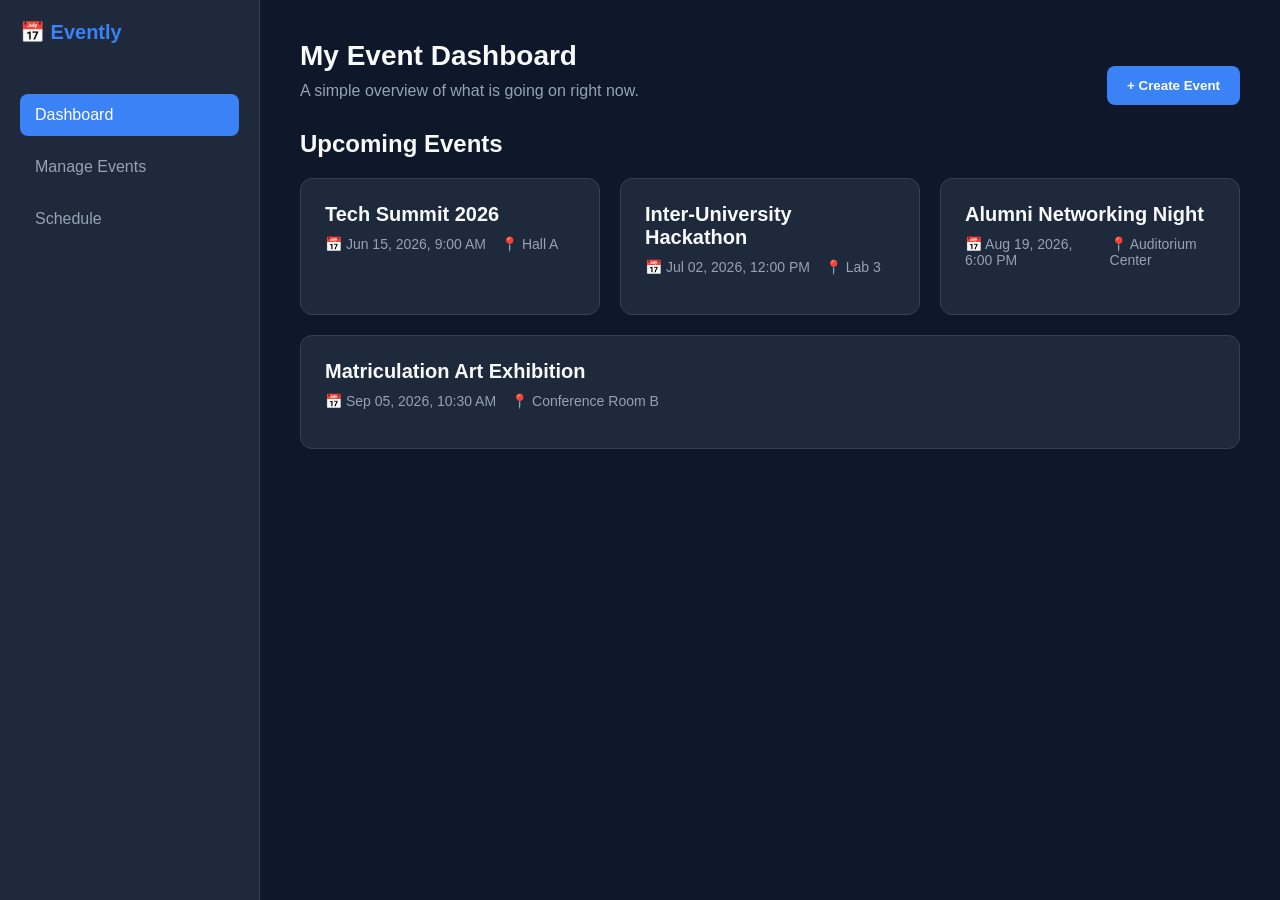
==== index.html @ 3a14de32 "updated all 3 initial pages and ensured logic works" ====
<!DOCTYPE html>
<html lang="en">
<head>
    <meta charset="UTF-8">
    <meta name="viewport" content="width=device-width, initial-scale=1.0">
    <title>Event Dashboard - Overview</title>
    <link rel="stylesheet" href="style/style.css">
</head>
<body>

    <button class="menu-toggle" id="menuToggle">☰ Menu</button>

    <nav class="sidebar" id="sidebar">
        <div class="logo">📅 Evently</div>
        <ul class="nav-links">
            <li><a href="index.html" class="active">Dashboard</a></li>
            <li><a href="events.html">Manage Events</a></li>
            <li><a href="Schedule.html">Schedule</a></li>
        </ul>
    </nav>
 
    <main class="main-content">
        <header class="page-header">
            <div>
                <h1>My Event Dashboard</h1>
                <p class="subtitle">A simple overview of what is going on right now.</p>
            </div>
            <button class="btn-primary" id="openModalBtn">+ Create Event</button>
        </header>

        <h2>Upcoming Events</h2>
        <div class="dashboard-grid">
            <div class="event-card">
                <h3>Tech Summit 2026</h3>
                <div class="event-meta">
                    <span>📅 June 15, 2026</span>
                    <span>📍 Hall A</span>
                </div>
                <p class="card-text">Annual gathering for software engineering students and industry leads.</p>
            </div>

            <div class="event-card">
                <h3>Inter-University Hackathon</h3>
                <div class="event-meta">
                    <span>📅 July 02, 2026</span>
                    <span>📍 Lab 3</span>
                </div>
                <p class="card-text">48 hours of coding, design, and way too many coffee breaks.</p>
            </div>
        </div>
    </main>

    <div class="modal-overlay" id="modalOverlay">
        <div class="modal-box">
            <button class="close-btn" id="closeModalBtn">&times;</button>
            <h2>Create New Event</h2>
            <p class="subtitle">Fill out the details below to add a new event.</p>
            
            <form id="bookingForm">
                <div class="form-group">
                    <label for="eventTitle">Event Title</label>
                    <input type="text" id="eventTitle" placeholder="e.g., UI/UX design bootcamp" required>
                </div>
                <div class="form-group">
                    <label for="eventDate">Date and Time</label>
                    <input type="datetime-local" id="eventDate" required>
                </div>
                <div class="form-group">
                    <label for="venue">Venue Hall</label>
                    <select id="venue">
                        <option>Auditorium Center</option>
                        <option>Conference Room B</option>
                        <option>Engineering Amphitheater</option>
                    </select>
                </div>
                <button type="submit" class="btn-primary full-btn">Save Event</button>
            </form>
        </div>
    </div>

    <script src="script.js"></script>
</body>
</html>
---- style/style.css ----
* {
    margin: 0;
    padding: 0;
    box-sizing: border-box;
    font-family: Arial, Helvetica, sans-serif;
}

body {
    background-color: #0f172a;
    color: #f8fafc;
    display: flex;
    min-height: 100vh;
}

.sidebar {
    width: 260px;
    background-color: #1e293b;
    border-right: 1px solid #334155;
    display: flex;
    flex-direction: column;
    padding: 20px;
    position: fixed;
    height: 100vh;
    z-index: 10;
    transition: transform 0.3s ease;
}

.main-content {
    margin-left: 260px;
    width: 100%;
    padding: 40px;
}

.page-header {
    display: flex;
    justify-content: space-between;
    align-items: center;
    gap: 15px;
    flex-wrap: wrap;
}

.logo {
    font-size: 20px;
    font-weight: bold;
    color: #3b82f6;
    margin-bottom: 40px;
    display: flex;
    align-items: center;
    gap: 10px;
}

.nav-links {
    list-style: none;
    margin-top: 10px;
}

.nav-links li {
    margin-bottom: 10px;
}

.nav-links a {
    color: #94a3b8;
    text-decoration: none;
    padding: 12px 15px;
    border-radius: 8px;
    display: block;
    font-weight: 500;
    transition: background-color 0.2s ease, color 0.2s ease;
}

.nav-links a:hover, .nav-links a.active {
    background-color: #3b82f6;
    color: white;
}

h1 {
    font-size: 28px;
    margin-bottom: 10px;
}

.subtitle {
    color: #94a3b8;
    margin-bottom: 30px;
}

.btn-primary {
    background-color: #3b82f6;
    color: white;
    border: none;
    padding: 12px 20px;
    border-radius: 8px;
    cursor: pointer;
    font-weight: 600;
    transition: background 0.2s;
}

.btn-primary:hover {
    background-color: #2563eb;
}

.menu-toggle {
    display: none;
    background: none;
    border: none;
    color: white;
    font-size: 24px;
    cursor: pointer;
    margin-bottom: 20px;
}

.dashboard-grid {
    display: flex;
    flex-wrap: wrap;
    gap: 20px;
    margin-top: 20px;
}

.event-card {
    background-color: #1e293b;
    border: 1px solid #334155;
    border-radius: 12px;
    padding: 24px;
    transition: transform 0.2s ease, border-color 0.2s ease;
    flex: 1 1 300px;
}

.event-card:hover {
    transform: translateY(-5px);
    border-color: #3b82f6;
}

.event-card h3 {
    margin-bottom: 10px;
    font-size: 20px;
}

.event-meta {
    color: #94a3b8;
    font-size: 14px;
    margin-bottom: 15px;
    display: flex;
    gap: 15px;
}

.card-text {
    color: #cbd5e1;
}

.small-btn {
    padding: 6px 12px;
    font-size: 14px;
}

.schedule-list {
    max-width: 600px;
}

.schedule-item {
    margin-bottom: 10px;
    border-bottom: 1px solid #334155;
    padding-bottom: 10px;
    color: #f8fafc;
}

.schedule-item:last-child {
    margin-bottom: 0;
    border-bottom: none;
    padding-bottom: 0;
}

.modal-overlay {
    position: fixed;
    top: 0;
    left: 0;
    width: 100%;
    height: 100%;
    background-color: rgba(15, 23, 42, 0.8);
    display: flex;
    justify-content: center;
    align-items: center;
    z-index: 100;
    opacity: 0;
    pointer-events: none;
    transition: opacity 0.3s ease;
}

.modal-overlay.active {
    opacity: 1;
    pointer-events: auto;
}

.modal-box {
    background-color: #1e293b;
    border: 1px solid #334155;
    padding: 30px;
    border-radius: 16px;
    width: 100%;
    max-width: 500px;
    position: relative;
}

.close-btn {
    position: absolute;
    top: 20px;
    right: 20px;
    background: none;
    border: none;
    color: #94a3b8;
    font-size: 22px;
    cursor: pointer;
}

.form-group {
    margin-bottom: 20px;
}

.form-group label {
    display: block;
    margin-bottom: 8px;
    color: #94a3b8;
    font-size: 14px;
}

.form-group input, .form-group select {
    width: 100%;
    padding: 12px;
    background-color: #0f172a;
    border: 1px solid #334155;
    border-radius: 8px;
    color: white;
}

.form-group input:focus {
    border-color: #3b82f6;
    outline: none;
}

.full-btn {
    width: 100%;
}

@media (max-width: 768px) {
    .sidebar {
        transform: translateX(-100%);
    }

    .sidebar.active {
        transform: translateX(0);
    }

    .main-content {
        margin-left: 0;
        padding: 20px;
    }

    .menu-toggle {
        display: block;
    }
}
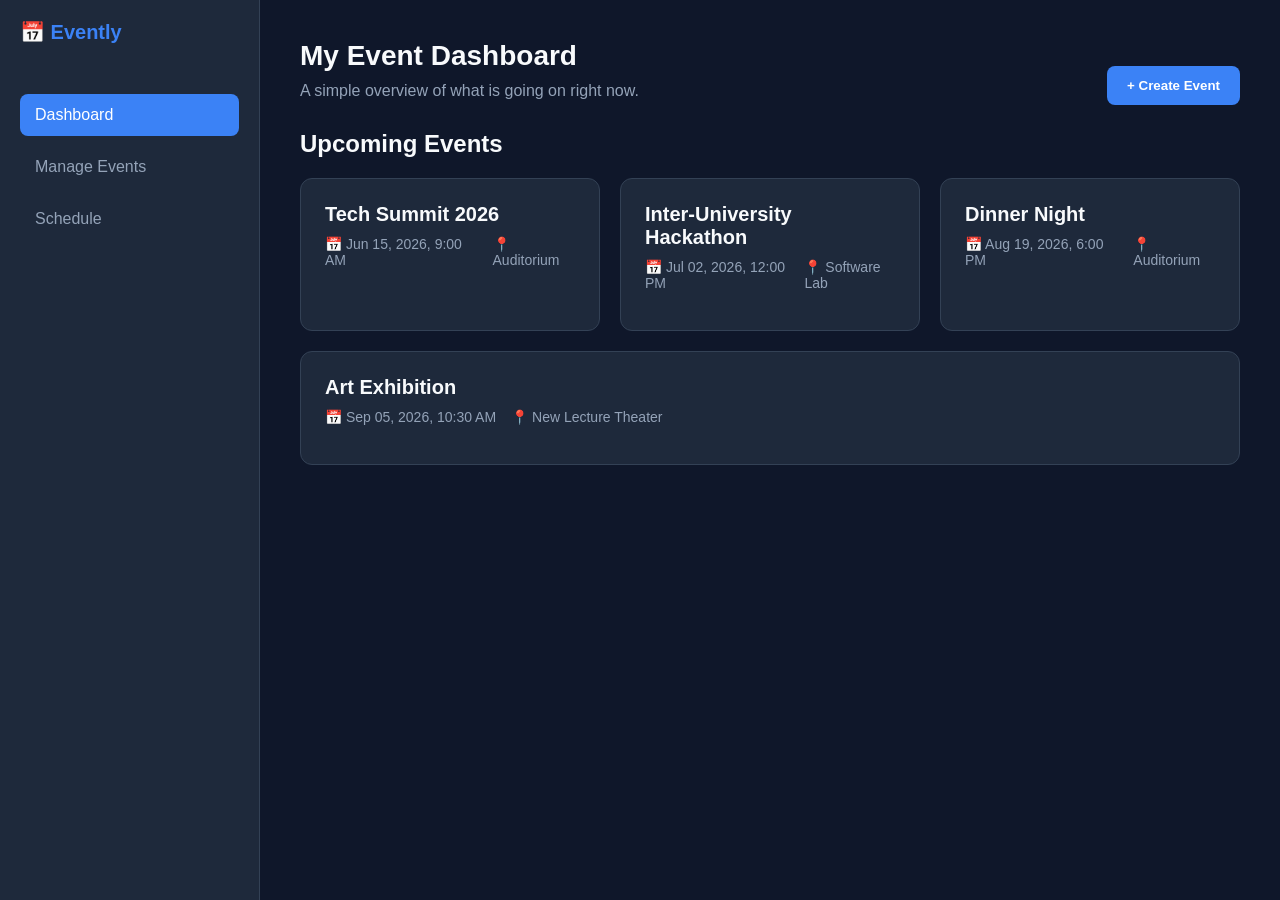
==== commit 9c4e26f7: "Reanamed things for better accuracy" ====
--- a/index.html
+++ b/index.html
@@ -34,7 +34,7 @@
                 <h3>Tech Summit 2026</h3>
                 <div class="event-meta">
                     <span>📅 June 15, 2026</span>
-                    <span>📍 Hall A</span>
+                    <span>📍 Auditorium</span>
                 </div>
                 <p class="card-text">Annual gathering for software engineering students and industry leads.</p>
             </div>
@@ -43,7 +43,7 @@
                 <h3>Inter-University Hackathon</h3>
                 <div class="event-meta">
                     <span>📅 July 02, 2026</span>
-                    <span>📍 Lab 3</span>
+                    <span>📍 Software Lab</span>
                 </div>
                 <p class="card-text">48 hours of coding, design, and way too many coffee breaks.</p>
             </div>
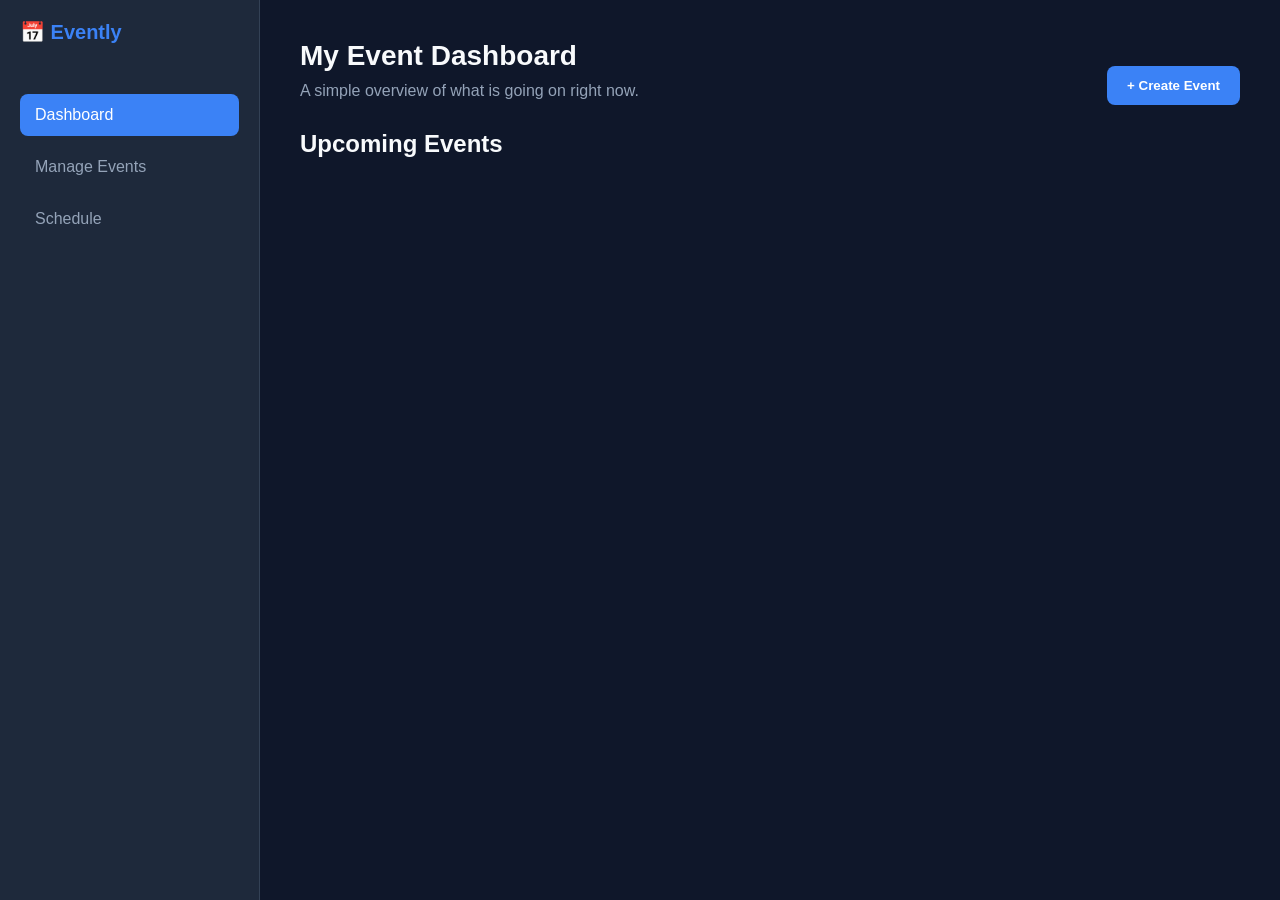
==== commit 9bd1332b: "variety to options" ====
--- a/index.html
+++ b/index.html
@@ -68,9 +68,18 @@
                 <div class="form-group">
                     <label for="venue">Venue Hall</label>
                     <select id="venue">
-                        <option>Auditorium Center</option>
-                        <option>Conference Room B</option>
-                        <option>Engineering Amphitheater</option>
+                        <option>Auditorium</option>
+                        <option>Multipurpose hall</option>
+                        <option>Software Lab</option>
+                        <option>New Lecture Theater</option>
+                        <option>Auditorium Park</option>
+                        <option>Law faculty</option>
+                        <option>MED LAB</option>
+                        <option>PARK</option>
+                        <option>Block A</option>
+                        <option>Block B</option>
+                        <option>Block C</option>
+                        <option>Block D</option>
                     </select>
                 </div>
                 <button type="submit" class="btn-primary full-btn">Save Event</button>
--- a/style/style.css
+++ b/style/style.css
@@ -93,7 +93,6 @@
     font-weight: 600;
     transition: background 0.2s;
 }
-
 .btn-primary:hover {
     background-color: #2563eb;
 }
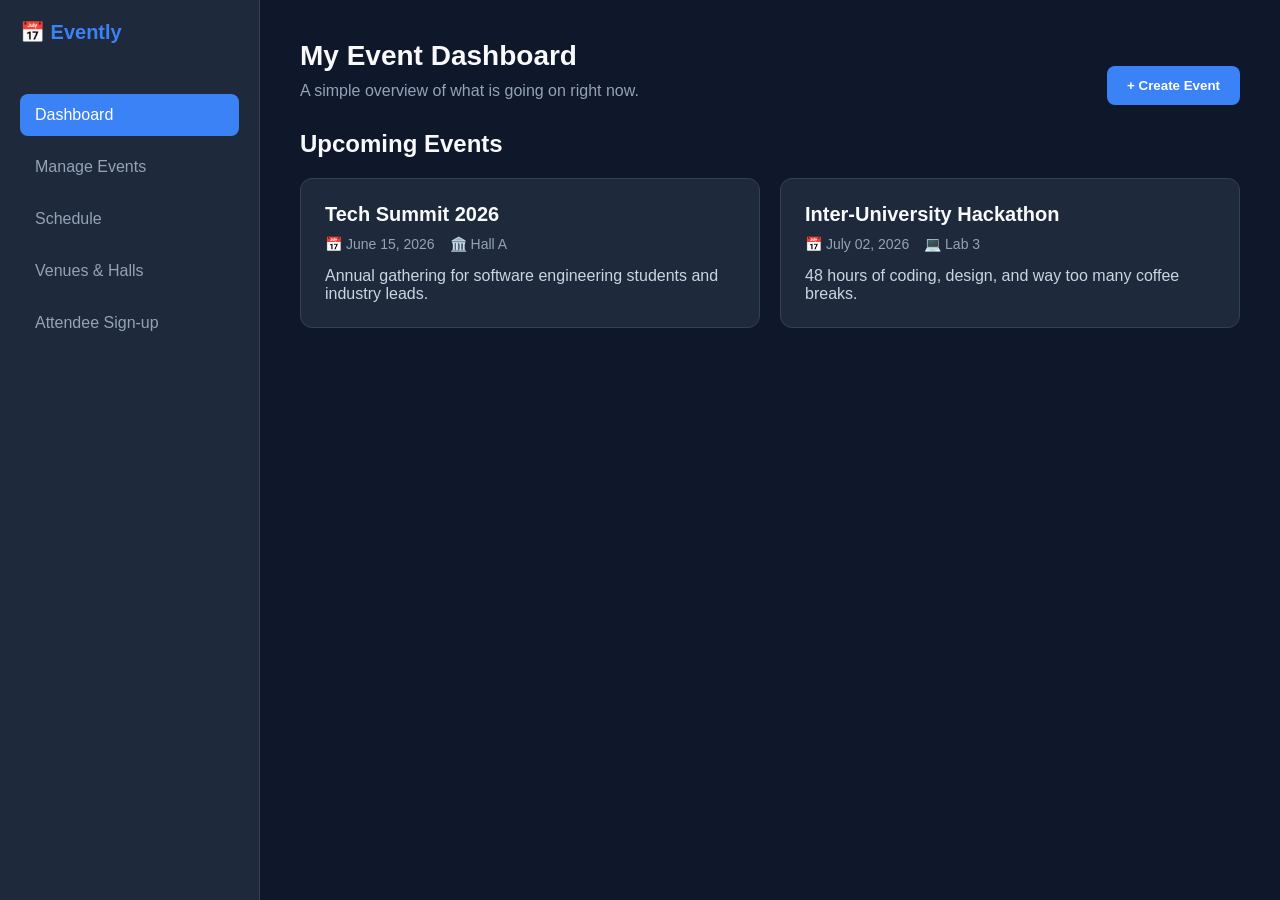
==== commit dbd873e8: "intial commit" ====
--- a/index.html
+++ b/index.html
@@ -16,6 +16,8 @@
             <li><a href="index.html" class="active">Dashboard</a></li>
             <li><a href="events.html">Manage Events</a></li>
             <li><a href="Schedule.html">Schedule</a></li>
+            <li><a href="venues.html">Venues & Halls</a></li>
+            <li><a href="register.html">Attendee Sign-up</a></li>
         </ul>
     </nav>
  
@@ -34,7 +36,7 @@
                 <h3>Tech Summit 2026</h3>
                 <div class="event-meta">
                     <span>📅 June 15, 2026</span>
-                    <span>📍 Auditorium</span>
+                    <span>🏛️ Hall A</span>
                 </div>
                 <p class="card-text">Annual gathering for software engineering students and industry leads.</p>
             </div>
@@ -43,7 +45,7 @@
                 <h3>Inter-University Hackathon</h3>
                 <div class="event-meta">
                     <span>📅 July 02, 2026</span>
-                    <span>📍 Software Lab</span>
+                    <span>💻 Lab 3</span>
                 </div>
                 <p class="card-text">48 hours of coding, design, and way too many coffee breaks.</p>
             </div>
@@ -62,24 +64,15 @@
                     <input type="text" id="eventTitle" placeholder="e.g., UI/UX design bootcamp" required>
                 </div>
                 <div class="form-group">
-                    <label for="eventDate">Date and Time</label>
-                    <input type="datetime-local" id="eventDate" required>
+                    <label for="eventDate">Date</label>
+                    <input type="date" id="eventDate" required>
                 </div>
                 <div class="form-group">
                     <label for="venue">Venue Hall</label>
                     <select id="venue">
-                        <option>Auditorium</option>
-                        <option>Multipurpose hall</option>
-                        <option>Software Lab</option>
-                        <option>New Lecture Theater</option>
-                        <option>Auditorium Park</option>
-                        <option>Law faculty</option>
-                        <option>MED LAB</option>
-                        <option>PARK</option>
-                        <option>Block A</option>
-                        <option>Block B</option>
-                        <option>Block C</option>
-                        <option>Block D</option>
+                        <option>Auditorium Center</option>
+                        <option>Conference Room B</option>
+                        <option>Engineering Amphitheater</option>
                     </select>
                 </div>
                 <button type="submit" class="btn-primary full-btn">Save Event</button>
--- a/style/style.css
+++ b/style/style.css
@@ -93,6 +93,7 @@
     font-weight: 600;
     transition: background 0.2s;
 }
+
 .btn-primary:hover {
     background-color: #2563eb;
 }
@@ -238,6 +239,20 @@
     width: 100%;
 }
 
+/* Helper Cleanups for New Page Variations */
+.card-text-spacing {
+    margin-bottom: 15px;
+}
+
+.form-container-flat {
+    max-width: 550px;
+}
+
+.modal-box-flat {
+    position: static; 
+    max-width: 100%;
+}
+
 @media (max-width: 768px) {
     .sidebar {
         transform: translateX(-100%);
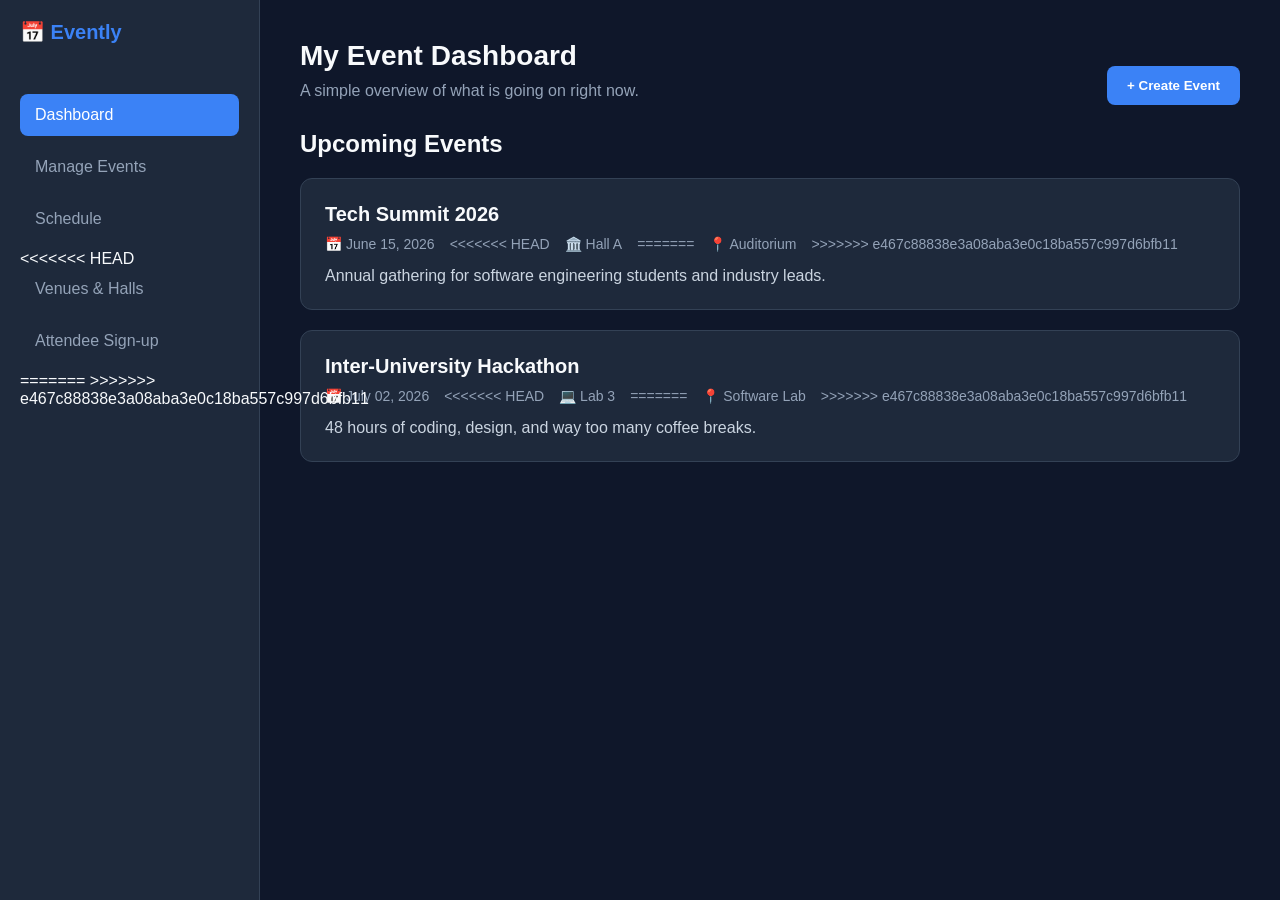
==== commit 81c21ca2: "Fix merge conflicts from SEN 182 project" ====
--- a/index.html
+++ b/index.html
@@ -16,8 +16,11 @@
             <li><a href="index.html" class="active">Dashboard</a></li>
             <li><a href="events.html">Manage Events</a></li>
             <li><a href="Schedule.html">Schedule</a></li>
+<<<<<<< HEAD
             <li><a href="venues.html">Venues & Halls</a></li>
             <li><a href="register.html">Attendee Sign-up</a></li>
+=======
+>>>>>>> e467c88838e3a08aba3e0c18ba557c997d6bfb11
         </ul>
     </nav>
  
@@ -36,7 +39,11 @@
                 <h3>Tech Summit 2026</h3>
                 <div class="event-meta">
                     <span>📅 June 15, 2026</span>
+<<<<<<< HEAD
                     <span>🏛️ Hall A</span>
+=======
+                    <span>📍 Auditorium</span>
+>>>>>>> e467c88838e3a08aba3e0c18ba557c997d6bfb11
                 </div>
                 <p class="card-text">Annual gathering for software engineering students and industry leads.</p>
             </div>
@@ -45,7 +52,11 @@
                 <h3>Inter-University Hackathon</h3>
                 <div class="event-meta">
                     <span>📅 July 02, 2026</span>
+<<<<<<< HEAD
                     <span>💻 Lab 3</span>
+=======
+                    <span>📍 Software Lab</span>
+>>>>>>> e467c88838e3a08aba3e0c18ba557c997d6bfb11
                 </div>
                 <p class="card-text">48 hours of coding, design, and way too many coffee breaks.</p>
             </div>
@@ -64,15 +75,35 @@
                     <input type="text" id="eventTitle" placeholder="e.g., UI/UX design bootcamp" required>
                 </div>
                 <div class="form-group">
+<<<<<<< HEAD
                     <label for="eventDate">Date</label>
                     <input type="date" id="eventDate" required>
+=======
+                    <label for="eventDate">Date and Time</label>
+                    <input type="datetime-local" id="eventDate" required>
+>>>>>>> e467c88838e3a08aba3e0c18ba557c997d6bfb11
                 </div>
                 <div class="form-group">
                     <label for="venue">Venue Hall</label>
                     <select id="venue">
+<<<<<<< HEAD
                         <option>Auditorium Center</option>
                         <option>Conference Room B</option>
                         <option>Engineering Amphitheater</option>
+=======
+                        <option>Auditorium</option>
+                        <option>Multipurpose hall</option>
+                        <option>Software Lab</option>
+                        <option>New Lecture Theater</option>
+                        <option>Auditorium Park</option>
+                        <option>Law faculty</option>
+                        <option>MED LAB</option>
+                        <option>PARK</option>
+                        <option>Block A</option>
+                        <option>Block B</option>
+                        <option>Block C</option>
+                        <option>Block D</option>
+>>>>>>> e467c88838e3a08aba3e0c18ba557c997d6bfb11
                     </select>
                 </div>
                 <button type="submit" class="btn-primary full-btn">Save Event</button>
--- a/style/style.css
+++ b/style/style.css
@@ -93,7 +93,10 @@
     font-weight: 600;
     transition: background 0.2s;
 }
-
+<<<<<<< HEAD
+
+=======
+>>>>>>> e467c88838e3a08aba3e0c18ba557c997d6bfb11
 .btn-primary:hover {
     background-color: #2563eb;
 }
@@ -239,6 +242,7 @@
     width: 100%;
 }
 
+<<<<<<< HEAD
 /* Helper Cleanups for New Page Variations */
 .card-text-spacing {
     margin-bottom: 15px;
@@ -253,6 +257,8 @@
     max-width: 100%;
 }
 
+=======
+>>>>>>> e467c88838e3a08aba3e0c18ba557c997d6bfb11
 @media (max-width: 768px) {
     .sidebar {
         transform: translateX(-100%);
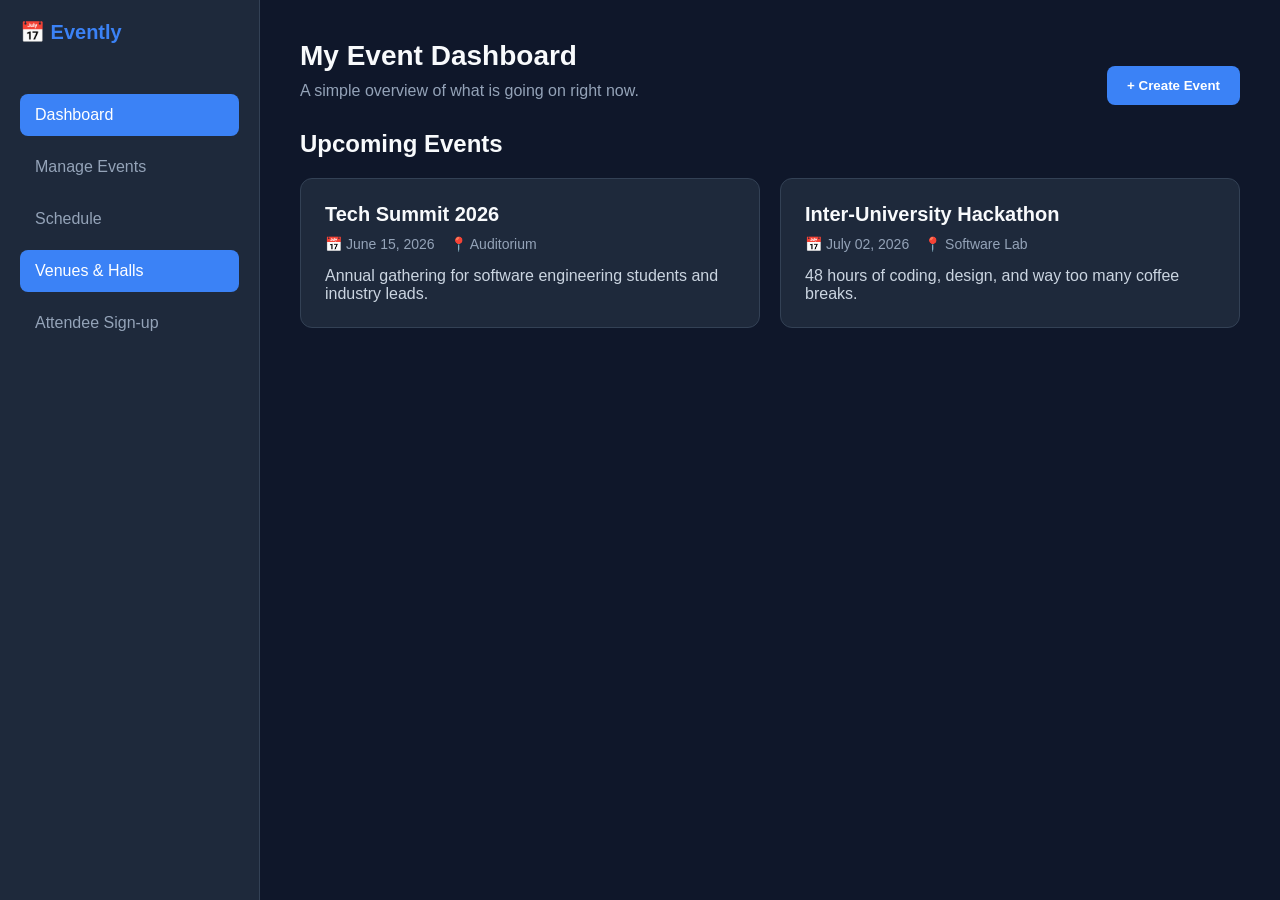
==== commit a8e77b9f: "fixed majority of bugs and some errors, compiled and refactored initial commit and incoming toni com" ====
--- a/index.html
+++ b/index.html
@@ -16,11 +16,8 @@
             <li><a href="index.html" class="active">Dashboard</a></li>
             <li><a href="events.html">Manage Events</a></li>
             <li><a href="Schedule.html">Schedule</a></li>
-<<<<<<< HEAD
-            <li><a href="venues.html">Venues & Halls</a></li>
+            <li><a href="venues.html" class="active">Venues & Halls</a></li>
             <li><a href="register.html">Attendee Sign-up</a></li>
-=======
->>>>>>> e467c88838e3a08aba3e0c18ba557c997d6bfb11
         </ul>
     </nav>
  
@@ -39,11 +36,7 @@
                 <h3>Tech Summit 2026</h3>
                 <div class="event-meta">
                     <span>📅 June 15, 2026</span>
-<<<<<<< HEAD
-                    <span>🏛️ Hall A</span>
-=======
                     <span>📍 Auditorium</span>
->>>>>>> e467c88838e3a08aba3e0c18ba557c997d6bfb11
                 </div>
                 <p class="card-text">Annual gathering for software engineering students and industry leads.</p>
             </div>
@@ -52,11 +45,7 @@
                 <h3>Inter-University Hackathon</h3>
                 <div class="event-meta">
                     <span>📅 July 02, 2026</span>
-<<<<<<< HEAD
-                    <span>💻 Lab 3</span>
-=======
                     <span>📍 Software Lab</span>
->>>>>>> e467c88838e3a08aba3e0c18ba557c997d6bfb11
                 </div>
                 <p class="card-text">48 hours of coding, design, and way too many coffee breaks.</p>
             </div>
@@ -75,22 +64,12 @@
                     <input type="text" id="eventTitle" placeholder="e.g., UI/UX design bootcamp" required>
                 </div>
                 <div class="form-group">
-<<<<<<< HEAD
-                    <label for="eventDate">Date</label>
-                    <input type="date" id="eventDate" required>
-=======
                     <label for="eventDate">Date and Time</label>
                     <input type="datetime-local" id="eventDate" required>
->>>>>>> e467c88838e3a08aba3e0c18ba557c997d6bfb11
                 </div>
                 <div class="form-group">
                     <label for="venue">Venue Hall</label>
                     <select id="venue">
-<<<<<<< HEAD
-                        <option>Auditorium Center</option>
-                        <option>Conference Room B</option>
-                        <option>Engineering Amphitheater</option>
-=======
                         <option>Auditorium</option>
                         <option>Multipurpose hall</option>
                         <option>Software Lab</option>
@@ -103,7 +82,6 @@
                         <option>Block B</option>
                         <option>Block C</option>
                         <option>Block D</option>
->>>>>>> e467c88838e3a08aba3e0c18ba557c997d6bfb11
                     </select>
                 </div>
                 <button type="submit" class="btn-primary full-btn">Save Event</button>
@@ -111,6 +89,6 @@
         </div>
     </div>
 
-    <script src="script.js"></script>
+    <script src="javascript/script-main.js"></script>
 </body>
 </html>
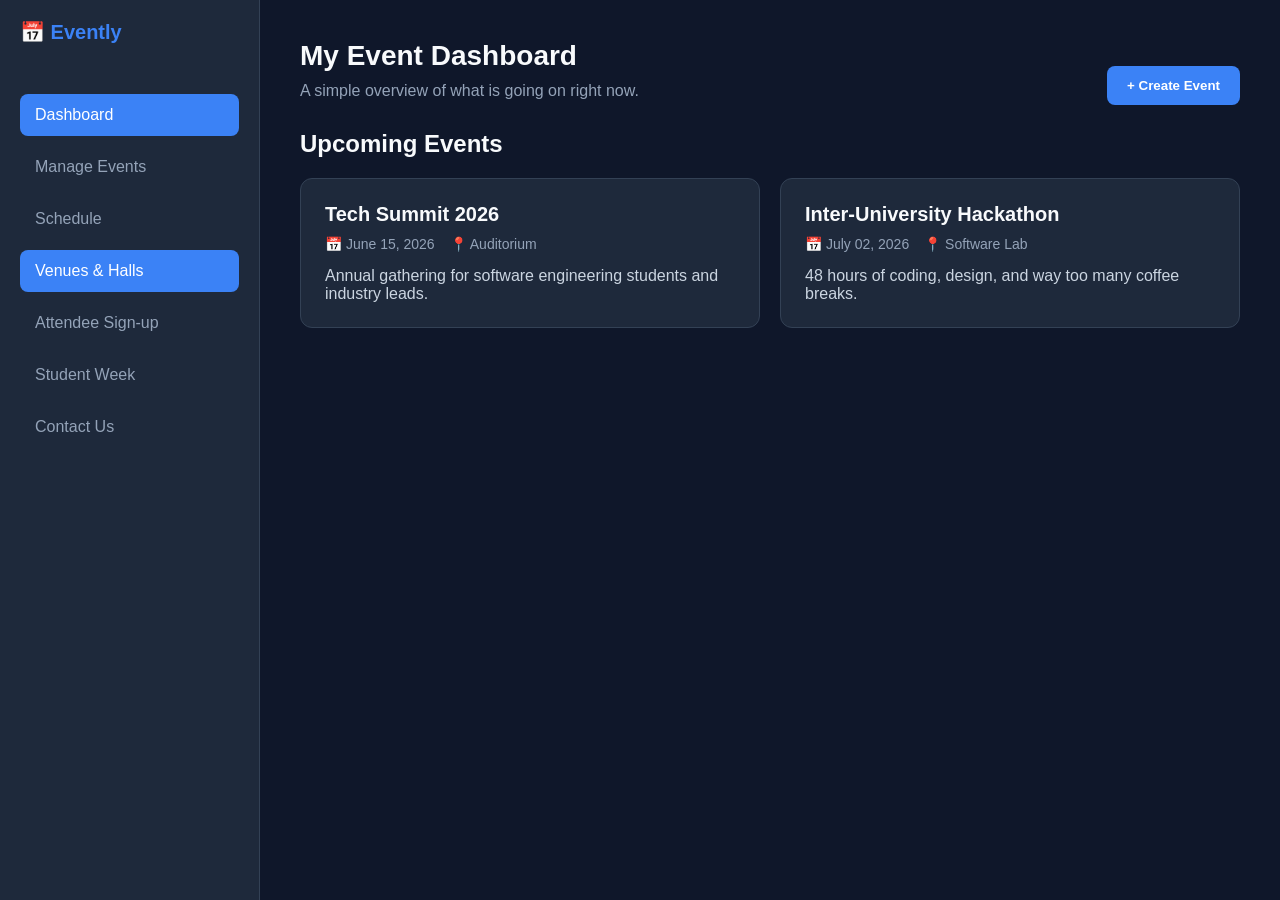
==== commit 920c8b38: "added 2 new pages and patches" ====
--- a/index.html
+++ b/index.html
@@ -18,6 +18,8 @@
             <li><a href="Schedule.html">Schedule</a></li>
             <li><a href="venues.html" class="active">Venues & Halls</a></li>
             <li><a href="register.html">Attendee Sign-up</a></li>
+                    <li><a href="student-week.html">Student Week</a></li>
+            <li><a href="contact-us.html">Contact Us</a></li>
         </ul>
     </nav>
  
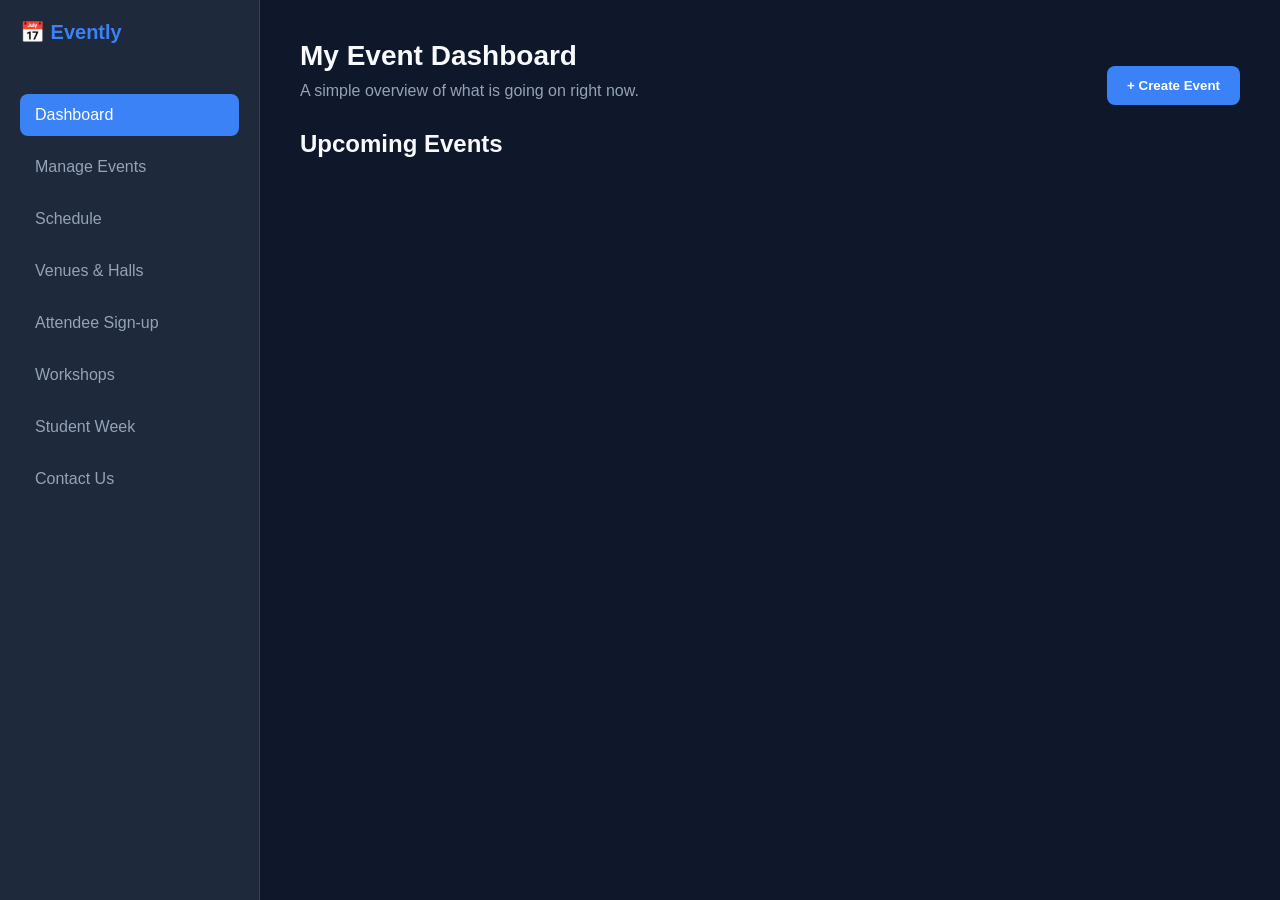
==== commit db5867bb: "added new page" ====
--- a/index.html
+++ b/index.html
@@ -16,9 +16,10 @@
             <li><a href="index.html" class="active">Dashboard</a></li>
             <li><a href="events.html">Manage Events</a></li>
             <li><a href="Schedule.html">Schedule</a></li>
-            <li><a href="venues.html" class="active">Venues & Halls</a></li>
+            <li><a href="venues.html">Venues & Halls</a></li>
             <li><a href="register.html">Attendee Sign-up</a></li>
-                    <li><a href="student-week.html">Student Week</a></li>
+            <li><a href="workshops.html">Workshops</a></li>
+            <li><a href="student-week.html">Student Week</a></li>
             <li><a href="contact-us.html">Contact Us</a></li>
         </ul>
     </nav>
--- a/style/style.css
+++ b/style/style.css
@@ -93,10 +93,6 @@
     font-weight: 600;
     transition: background 0.2s;
 }
-<<<<<<< HEAD
-
-=======
->>>>>>> e467c88838e3a08aba3e0c18ba557c997d6bfb11
 .btn-primary:hover {
     background-color: #2563eb;
 }
@@ -242,8 +238,6 @@
     width: 100%;
 }
 
-<<<<<<< HEAD
-/* Helper Cleanups for New Page Variations */
 .card-text-spacing {
     margin-bottom: 15px;
 }
@@ -257,8 +251,6 @@
     max-width: 100%;
 }
 
-=======
->>>>>>> e467c88838e3a08aba3e0c18ba557c997d6bfb11
 @media (max-width: 768px) {
     .sidebar {
         transform: translateX(-100%);
